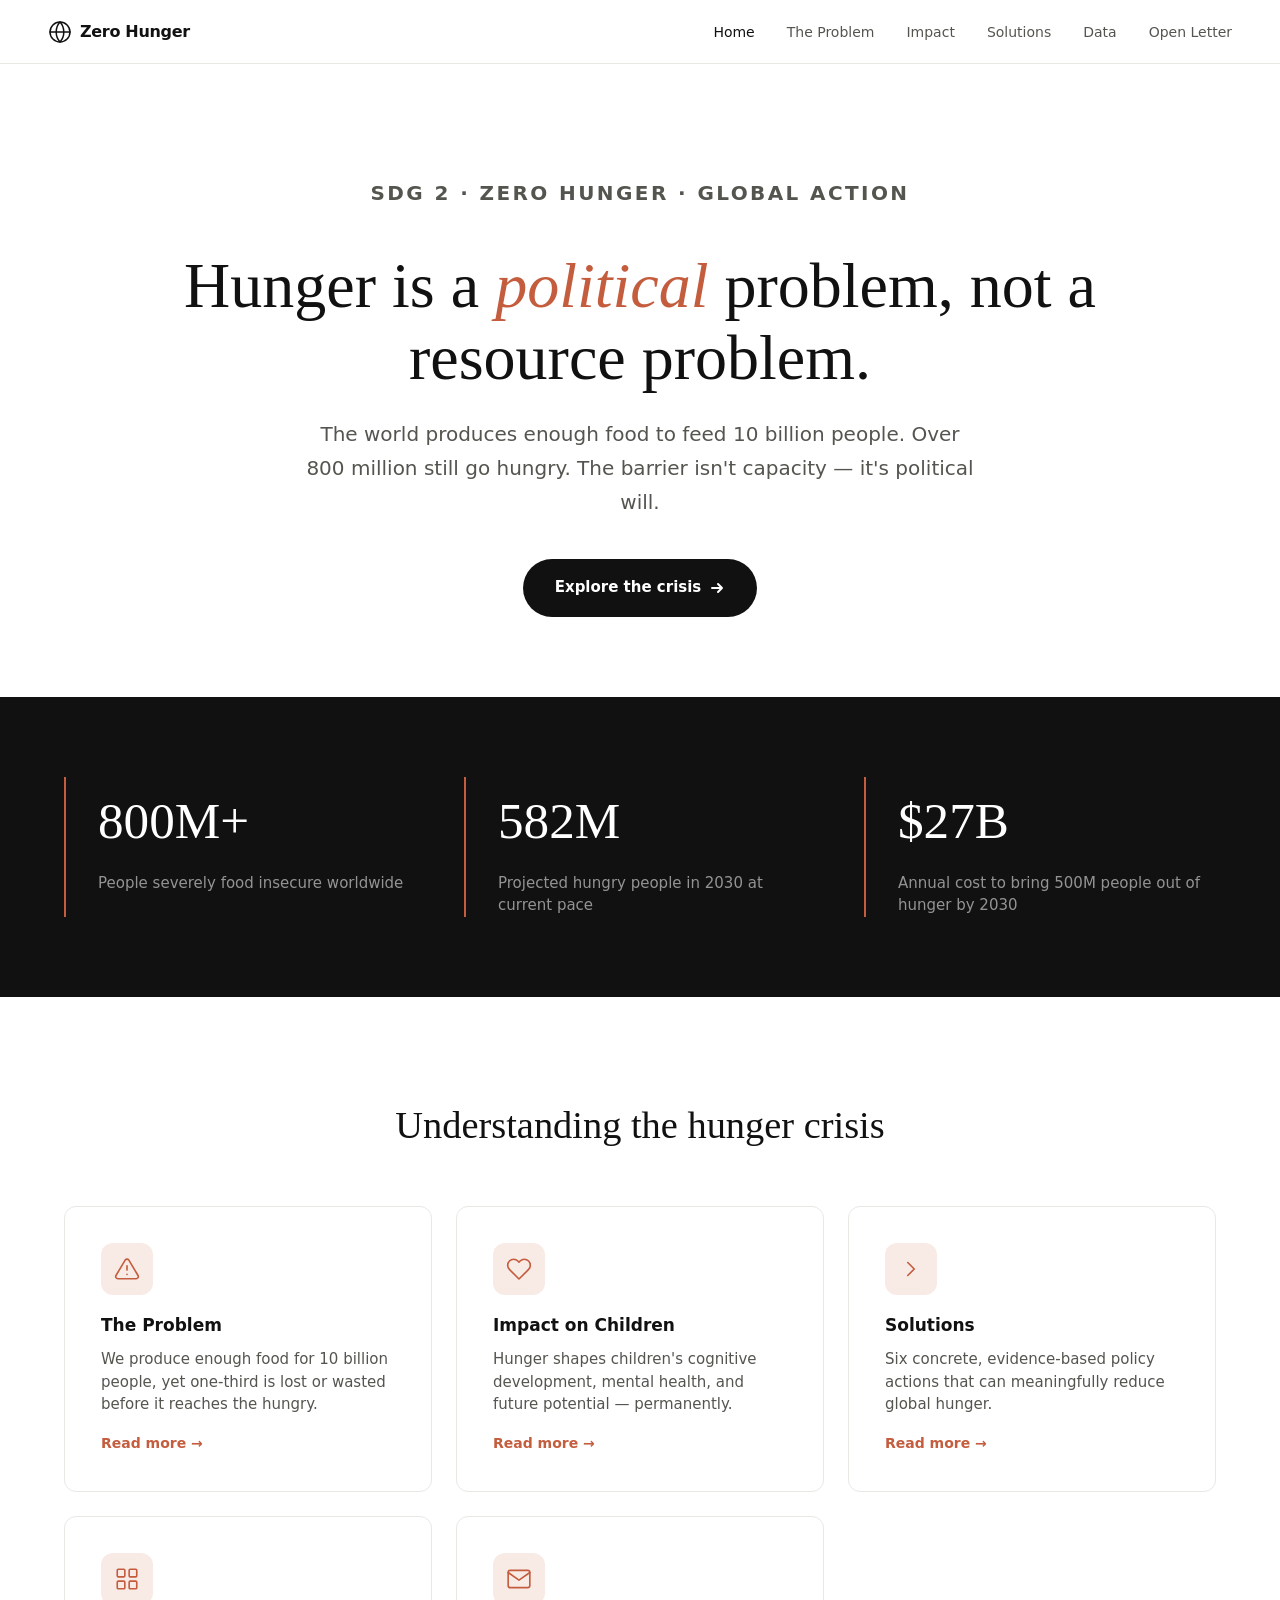
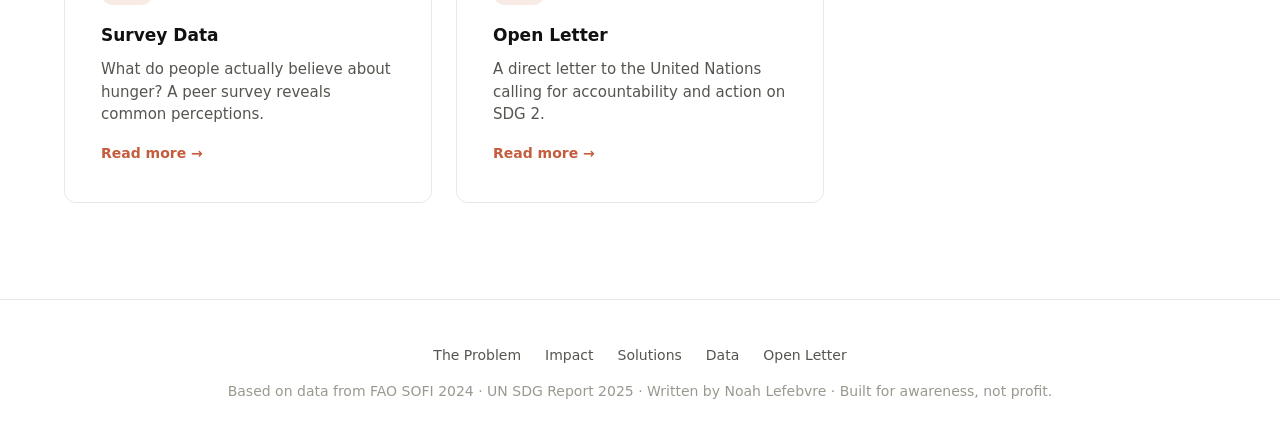
==== index.html @ 63192780 "Add files via upload" ====
<!DOCTYPE html>
<html lang="en">
<head>
<meta charset="UTF-8">
<meta name="viewport" content="width=device-width, initial-scale=1.0">
<title>Zero Hunger — Hunger Is a Political Problem</title>
<link rel="stylesheet" href="styles.css">
</head>
<body>

<nav>
  <a href="index.html" class="nav-logo">
    <svg viewBox="0 0 24 24" fill="none" stroke="currentColor" stroke-width="1.5" stroke-linecap="round" stroke-linejoin="round"><circle cx="12" cy="12" r="10"/><path d="M12 2a15 15 0 0 1 0 20M12 2a15 15 0 0 0 0 20M2 12h20"/></svg>
    Zero Hunger
  </a>
  <button class="mobile-menu" onclick="document.querySelector('.nav-links').classList.toggle('open')">
    <svg viewBox="0 0 24 24" fill="none" stroke-width="2" stroke-linecap="round"><line x1="3" y1="6" x2="21" y2="6"/><line x1="3" y1="12" x2="21" y2="12"/><line x1="3" y1="18" x2="21" y2="18"/></svg>
  </button>
  <ul class="nav-links">
    <li><a href="index.html" class="active">Home</a></li>
    <li><a href="problem.html">The Problem</a></li>
    <li><a href="impact.html">Impact</a></li>
    <li><a href="solutions.html">Solutions</a></li>
    <li><a href="data.html">Data</a></li>
    <li><a href="letter.html">Open Letter</a></li>
  </ul>
</nav>

<section class="hero">
  <p class="hero-eyebrow">SDG 2 · Zero Hunger · Global Action</p>
  <h1>Hunger is a <em>political</em> problem, not a resource problem.</h1>
  <p>The world produces enough food to feed 10 billion people. Over 800 million still go hungry. The barrier isn't capacity — it's political will.</p>
  <a href="problem.html" class="hero-cta">
    Explore the crisis
    <svg viewBox="0 0 16 16" fill="none" stroke="currentColor" stroke-width="2" stroke-linecap="round" stroke-linejoin="round"><path d="M3 8h10M9 4l4 4-4 4"/></svg>
  </a>
</section>

<section class="stats">
  <div class="stats-inner">
    <div class="stat">
      <div class="stat-num">800M+</div>
      <div class="stat-label">People severely food insecure worldwide</div>
    </div>
    <div class="stat">
      <div class="stat-num">582M</div>
      <div class="stat-label">Projected hungry people in 2030 at current pace</div>
    </div>
    <div class="stat">
      <div class="stat-num">$27B</div>
      <div class="stat-label">Annual cost to bring 500M people out of hunger by 2030</div>
    </div>
  </div>
</section>

<section class="page-cards">
  <h2>Understanding the hunger crisis</h2>
  <div class="page-grid">
    <a href="problem.html" class="page-card">
      <div class="page-card-icon">
        <svg viewBox="0 0 24 24"><path d="M12 9v4M12 17h.01M10.29 3.86L1.82 18a2 2 0 001.71 3h16.94a2 2 0 001.71-3L13.71 3.86a2 2 0 00-3.42 0z"/></svg>
      </div>
      <h3>The Problem</h3>
      <p>We produce enough food for 10 billion people, yet one-third is lost or wasted before it reaches the hungry.</p>
      <span class="arrow">Read more →</span>
    </a>
    <a href="impact.html" class="page-card">
      <div class="page-card-icon">
        <svg viewBox="0 0 24 24"><path d="M20.84 4.61a5.5 5.5 0 00-7.78 0L12 5.67l-1.06-1.06a5.5 5.5 0 00-7.78 7.78l1.06 1.06L12 21.23l7.78-7.78 1.06-1.06a5.5 5.5 0 000-7.78z"/></svg>
      </div>
      <h3>Impact on Children</h3>
      <p>Hunger shapes children's cognitive development, mental health, and future potential — permanently.</p>
      <span class="arrow">Read more →</span>
    </a>
    <a href="solutions.html" class="page-card">
      <div class="page-card-icon">
        <svg viewBox="0 0 24 24"><path d="M9 18l6-6-6-6"/></svg>
      </div>
      <h3>Solutions</h3>
      <p>Six concrete, evidence-based policy actions that can meaningfully reduce global hunger.</p>
      <span class="arrow">Read more →</span>
    </a>
    <a href="data.html" class="page-card">
      <div class="page-card-icon">
        <svg viewBox="0 0 24 24"><rect x="3" y="3" width="7" height="7" rx="1"/><rect x="14" y="3" width="7" height="7" rx="1"/><rect x="3" y="14" width="7" height="7" rx="1"/><rect x="14" y="14" width="7" height="7" rx="1"/></svg>
      </div>
      <h3>Survey Data</h3>
      <p>What do people actually believe about hunger? A peer survey reveals common perceptions.</p>
      <span class="arrow">Read more →</span>
    </a>
    <a href="letter.html" class="page-card">
      <div class="page-card-icon">
        <svg viewBox="0 0 24 24"><path d="M4 4h16c1.1 0 2 .9 2 2v12c0 1.1-.9 2-2 2H4c-1.1 0-2-.9-2-2V6c0-1.1.9-2 2-2z"/><polyline points="22,6 12,13 2,6"/></svg>
      </div>
      <h3>Open Letter</h3>
      <p>A direct letter to the United Nations calling for accountability and action on SDG 2.</p>
      <span class="arrow">Read more →</span>
    </a>
  </div>
</section>

<footer>
  <ul class="footer-links">
    <li><a href="problem.html">The Problem</a></li>
    <li><a href="impact.html">Impact</a></li>
    <li><a href="solutions.html">Solutions</a></li>
    <li><a href="data.html">Data</a></li>
    <li><a href="letter.html">Open Letter</a></li>
  </ul>
  <p>Based on data from FAO SOFI 2024 · UN SDG Report 2025 · Written by Noah Lefebvre · Built for awareness, not profit.</p>
</footer>

</body>
</html>
---- styles.css ----
*, *::before, *::after { box-sizing: border-box; margin: 0; padding: 0; }
:root {
  --black: #111;
  --white: #fff;
  --gray-100: #f5f5f3;
  --gray-200: #e8e8e4;
  --gray-400: #999990;
  --gray-600: #555550;
  --accent: #c45d3e;
  --accent-light: #f8ebe6;
  --serif: Georgia, 'Times New Roman', serif;
  --sans: system-ui, -apple-system, sans-serif;
}
html { scroll-behavior: smooth; }
body { font-family: var(--sans); color: var(--black); background: var(--white); font-size: 17px; line-height: 1.7; }

/* NAV */
nav { position: sticky; top: 0; z-index: 100; background: rgba(255,255,255,0.95); backdrop-filter: blur(12px); border-bottom: 1px solid var(--gray-200); padding: 0 3rem; display: flex; align-items: center; justify-content: space-between; height: 64px; }
.nav-logo { font-size: 16px; font-weight: 700; letter-spacing: -0.02em; text-decoration: none; color: var(--black); display: flex; align-items: center; gap: 8px; }
.nav-logo svg { width: 24px; height: 24px; }
.nav-links { display: flex; gap: 2rem; list-style: none; }
.nav-links a { font-size: 14px; color: var(--gray-600); text-decoration: none; transition: color 0.15s; font-weight: 500; }
.nav-links a:hover, .nav-links a.active { color: var(--black); }
.mobile-menu { display: none; background: none; border: none; cursor: pointer; padding: 8px; }
.mobile-menu svg { width: 24px; height: 24px; stroke: var(--black); }

/* HERO */
.hero { padding: 7rem 4rem 5rem; max-width: 1100px; margin: 0 auto; text-align: center; }
.hero-eyebrow { font-size: 13px; letter-spacing: 0.12em; text-transform: uppercase; color: var(--accent); margin-bottom: 1.5rem; font-weight: 600; }
.hero h1 { font-family: var(--serif); font-size: clamp(2.4rem, 5vw, 4rem); font-weight: normal; line-height: 1.12; margin-bottom: 1.5rem; }
.hero h1 em { font-style: italic; color: var(--accent); }
.hero p { font-size: 20px; color: var(--gray-600); max-width: 680px; margin: 0 auto 2.5rem; }
.hero-cta { display: inline-flex; align-items: center; gap: 8px; background: var(--black); color: var(--white); text-decoration: none; padding: 16px 32px; border-radius: 100px; font-size: 15px; font-weight: 600; transition: background 0.2s; }
.hero-cta:hover { background: #333; }
.hero-cta svg { width: 16px; height: 16px; }

/* STATS */
.stats { background: var(--black); color: var(--white); padding: 5rem 4rem; }
.stats-inner { max-width: 1300px; margin: 0 auto; display: grid; grid-template-columns: repeat(3, 1fr); gap: 3rem; }
.stat { border-left: 2px solid var(--accent); padding-left: 2rem; }
.stat-num { font-family: var(--serif); font-size: clamp(2.4rem, 4vw, 3.5rem); font-weight: normal; margin-bottom: 0.5rem; }
.stat-label { font-size: 15px; color: rgba(255,255,255,0.55); line-height: 1.5; }

/* PAGE HEADER */
.page-header { padding: 6rem 4rem 3rem; max-width: 1100px; margin: 0 auto; text-align: center; }
.page-header .hero-eyebrow { font-size: 13px; letter-spacing: 0.12em; text-transform: uppercase; color: var(--accent); margin-bottom: 1rem; font-weight: 600; }
.page-header h1 { font-family: var(--serif); font-size: clamp(2rem, 4vw, 3.25rem); font-weight: normal; line-height: 1.15; margin-bottom: 1rem; }
.page-header p { font-size: 19px; color: var(--gray-600); max-width: 700px; margin: 0 auto; }

/* SECTIONS */
.section { padding: 5rem 4rem; max-width: 1100px; margin: 0 auto; }
.section + .section { border-top: 1px solid var(--gray-200); }
.section-label { font-size: 12px; letter-spacing: 0.12em; text-transform: uppercase; color: var(--accent); margin-bottom: 1.25rem; font-weight: 600; }
.section h2 { font-family: var(--serif); font-size: clamp(1.6rem, 3vw, 2.4rem); font-weight: normal; line-height: 1.25; margin-bottom: 1.25rem; }
.section p { color: var(--gray-600); margin-bottom: 1rem; font-size: 17px; }
.section p:last-of-type { margin-bottom: 0; }

/* PULLQUOTE */
.pullquote { margin: 2rem 0; padding: 1.75rem 2.5rem; border-left: 3px solid var(--accent); background: var(--accent-light); border-radius: 0 8px 8px 0; }
.pullquote p { font-family: var(--serif); font-size: 1.2rem; color: var(--black) !important; font-style: italic; line-height: 1.6; margin: 0 !important; }

/* FIGURE / IMAGE CARDS */
.figure-card { margin: 2.5rem 0; background: var(--gray-100); border: 1px solid var(--gray-200); border-radius: 12px; overflow: hidden; }
.figure-card-body { padding: 2.5rem; display: flex; justify-content: center; align-items: center; min-height: 240px; }
.figure-card-caption { padding: 1rem 2rem; border-top: 1px solid var(--gray-200); font-size: 14px; color: var(--gray-600); background: var(--white); }
.figure-card-caption strong { color: var(--black); }

/* COMPARISON BAR */
.compare { margin: 2rem 0; }
.compare-row { margin-bottom: 1.25rem; }
.compare-top { display: flex; justify-content: space-between; font-size: 14px; margin-bottom: 6px; }
.compare-label { color: var(--black); font-weight: 500; }
.compare-val { color: var(--gray-400); }
.bar-track { width: 100%; height: 6px; background: var(--gray-200); border-radius: 99px; overflow: hidden; }
.bar-fill { height: 100%; border-radius: 99px; background: var(--black); }
.bar-fill.accent { background: var(--accent); }

/* SOLUTIONS */
.solutions-section { background: var(--gray-100); padding: 6rem 4rem; }
.solutions-inner { max-width: 1300px; margin: 0 auto; }
.solutions-inner .section-label { margin-bottom: 0.5rem; }
.solutions-inner h2 { font-family: var(--serif); font-size: clamp(1.6rem, 3vw, 2.4rem); font-weight: normal; margin-bottom: 3rem; }
.grid { display: grid; grid-template-columns: repeat(auto-fit, minmax(300px, 1fr)); gap: 1.75rem; }
.sol-card { background: var(--white); border: 1px solid var(--gray-200); border-radius: 12px; padding: 2.25rem; transition: box-shadow 0.2s; }
.sol-card:hover { box-shadow: 0 4px 20px rgba(0,0,0,0.06); }
.sol-icon { width: 52px; height: 52px; background: var(--accent-light); border-radius: 12px; display: flex; align-items: center; justify-content: center; margin-bottom: 1rem; }
.sol-icon svg { width: 26px; height: 26px; stroke: var(--accent); fill: none; stroke-width: 1.5; stroke-linecap: round; stroke-linejoin: round; }
.sol-num { font-size: 12px; letter-spacing: 0.1em; color: var(--gray-400); margin-bottom: 0.75rem; }
.sol-card h3 { font-size: 16px; font-weight: 600; margin-bottom: 0.5rem; }
.sol-card p { font-size: 15px; color: var(--gray-600); line-height: 1.6; }

/* SURVEY */
.survey-section { padding: 6rem 4rem; max-width: 1100px; margin: 0 auto; }
.survey-q { margin-bottom: 2.5rem; background: var(--gray-100); border-radius: 12px; padding: 2rem; }
.survey-q h4 { font-size: 15px; font-weight: 600; margin-bottom: 1.25rem; }
.survey-bar-row { display: flex; align-items: center; gap: 16px; margin-bottom: 12px; }
.survey-bar-label { font-size: 14px; color: var(--gray-600); min-width: 240px; }
.survey-bar-track { flex: 1; height: 6px; background: var(--gray-200); border-radius: 99px; overflow: hidden; }
.survey-bar-fill { height: 100%; border-radius: 99px; background: var(--accent); }
.survey-bar-pct { font-size: 13px; color: var(--gray-400); min-width: 40px; text-align: right; font-weight: 600; }

/* LETTER */
.letter-section { background: var(--black); color: var(--white); padding: 6rem 4rem; }
.letter-inner { max-width: 820px; margin: 0 auto; }
.letter-inner .section-label { color: rgba(255,255,255,0.4); margin-bottom: 1.25rem; }
.letter-inner h2 { font-family: var(--serif); font-size: clamp(1.6rem, 3vw, 2.4rem); font-weight: normal; color: var(--white); margin-bottom: 2rem; }
.letter-body { font-size: 16px; line-height: 1.9; color: rgba(255,255,255,0.65); }
.letter-body p { margin-bottom: 1.5rem; }
.letter-body p:last-child { margin-bottom: 0; }

/* PAGE NAV CARDS (for home page) */
.page-cards { padding: 6rem 4rem; max-width: 1300px; margin: 0 auto; }
.page-cards h2 { font-family: var(--serif); font-size: clamp(1.6rem, 3vw, 2.4rem); font-weight: normal; text-align: center; margin-bottom: 3rem; }
.page-grid { display: grid; grid-template-columns: repeat(auto-fit, minmax(280px, 1fr)); gap: 1.5rem; }
.page-card { background: var(--white); border: 1px solid var(--gray-200); border-radius: 12px; padding: 2.25rem; text-decoration: none; color: var(--black); transition: box-shadow 0.2s, border-color 0.2s; }
.page-card:hover { box-shadow: 0 4px 20px rgba(0,0,0,0.06); border-color: var(--accent); }
.page-card-icon { width: 52px; height: 52px; background: var(--accent-light); border-radius: 12px; display: flex; align-items: center; justify-content: center; margin-bottom: 1rem; }
.page-card-icon svg { width: 26px; height: 26px; stroke: var(--accent); fill: none; stroke-width: 1.5; stroke-linecap: round; stroke-linejoin: round; }
.page-card h3 { font-size: 17px; font-weight: 600; margin-bottom: 0.5rem; }
.page-card p { font-size: 15px; color: var(--gray-600); line-height: 1.5; }
.page-card .arrow { display: flex; align-items: center; gap: 4px; font-size: 14px; color: var(--accent); font-weight: 600; margin-top: 1rem; }

/* INFOGRAPHIC BLOCKS */
.info-grid { display: grid; grid-template-columns: repeat(auto-fit, minmax(220px, 1fr)); gap: 1.5rem; margin: 2rem 0; }
.info-block { background: var(--gray-100); border-radius: 12px; padding: 2rem; text-align: center; }
.info-block-icon { margin-bottom: 0.75rem; }
.info-block-icon svg { width: 40px; height: 40px; stroke: var(--accent); fill: none; stroke-width: 1.5; }
.info-block h4 { font-size: 26px; font-family: var(--serif); margin-bottom: 0.25rem; }
.info-block p { font-size: 14px; color: var(--gray-600); line-height: 1.4; }

/* SPENDING VIS */
.spending-vis { margin: 2.5rem 0; padding: 2.5rem; background: var(--gray-100); border-radius: 12px; }
.spending-vis h4 { font-size: 15px; font-weight: 600; margin-bottom: 1.5rem; text-align: center; }
.spending-row { display: flex; align-items: center; gap: 1rem; margin-bottom: 1rem; }
.spending-label { font-size: 14px; min-width: 130px; color: var(--gray-600); }
.spending-bar-wrap { flex: 1; position: relative; }
.spending-bar { height: 36px; border-radius: 6px; display: flex; align-items: center; padding-left: 14px; font-size: 13px; font-weight: 700; color: var(--white); min-width: 60px; }
.spending-bar.military { background: var(--gray-400); }
.spending-bar.hunger { background: var(--accent); }

/* DONUT CHART */
.donut-wrap { display: flex; flex-direction: column; align-items: center; gap: 1rem; }
.donut-legend { display: flex; gap: 1.5rem; flex-wrap: wrap; justify-content: center; }
.donut-legend-item { display: flex; align-items: center; gap: 6px; font-size: 14px; color: var(--gray-600); }
.donut-legend-dot { width: 10px; height: 10px; border-radius: 50%; }

/* TWO COL */
.two-col { display: grid; grid-template-columns: 1fr 1fr; gap: 2rem; margin: 2rem 0; }
.two-col-card { background: var(--gray-100); border-radius: 12px; padding: 2rem; }
.two-col-card h4 { font-size: 16px; font-weight: 600; margin-bottom: 0.75rem; display: flex; align-items: center; gap: 8px; }
.two-col-card p { font-size: 15px; color: var(--gray-600); line-height: 1.6; }

/* FOOTER */
footer { border-top: 1px solid var(--gray-200); padding: 2.5rem 4rem; text-align: center; }
footer p { font-size: 14px; color: var(--gray-400); }
footer .footer-links { display: flex; justify-content: center; gap: 1.5rem; margin-bottom: 0.75rem; list-style: none; }
footer .footer-links a { font-size: 14px; color: var(--gray-600); text-decoration: none; }
footer .footer-links a:hover { color: var(--black); }

/* MOBILE */
@media (max-width: 768px) {
  .stats-inner { grid-template-columns: 1fr; gap: 1.5rem; }
  nav { padding: 0 1.5rem; }
  .nav-links { display: none; }
  .mobile-menu { display: block; }
  .nav-links.open { display: flex; flex-direction: column; position: absolute; top: 64px; left: 0; right: 0; background: var(--white); padding: 1.5rem 2rem; border-bottom: 1px solid var(--gray-200); gap: 1rem; }
  .survey-bar-label { min-width: 140px; font-size: 13px; }
  .two-col { grid-template-columns: 1fr; }
  .page-header { padding: 4rem 1.5rem 2rem; }
  .hero { padding: 5rem 1.5rem 3rem; }
  .section { padding: 3rem 1.5rem; }
  .solutions-section { padding: 4rem 1.5rem; }
  .survey-section { padding: 4rem 1.5rem; }
  .letter-section { padding: 4rem 1.5rem; }
  .page-cards { padding: 4rem 1.5rem; }
  footer { padding: 2rem 1.5rem; }
}
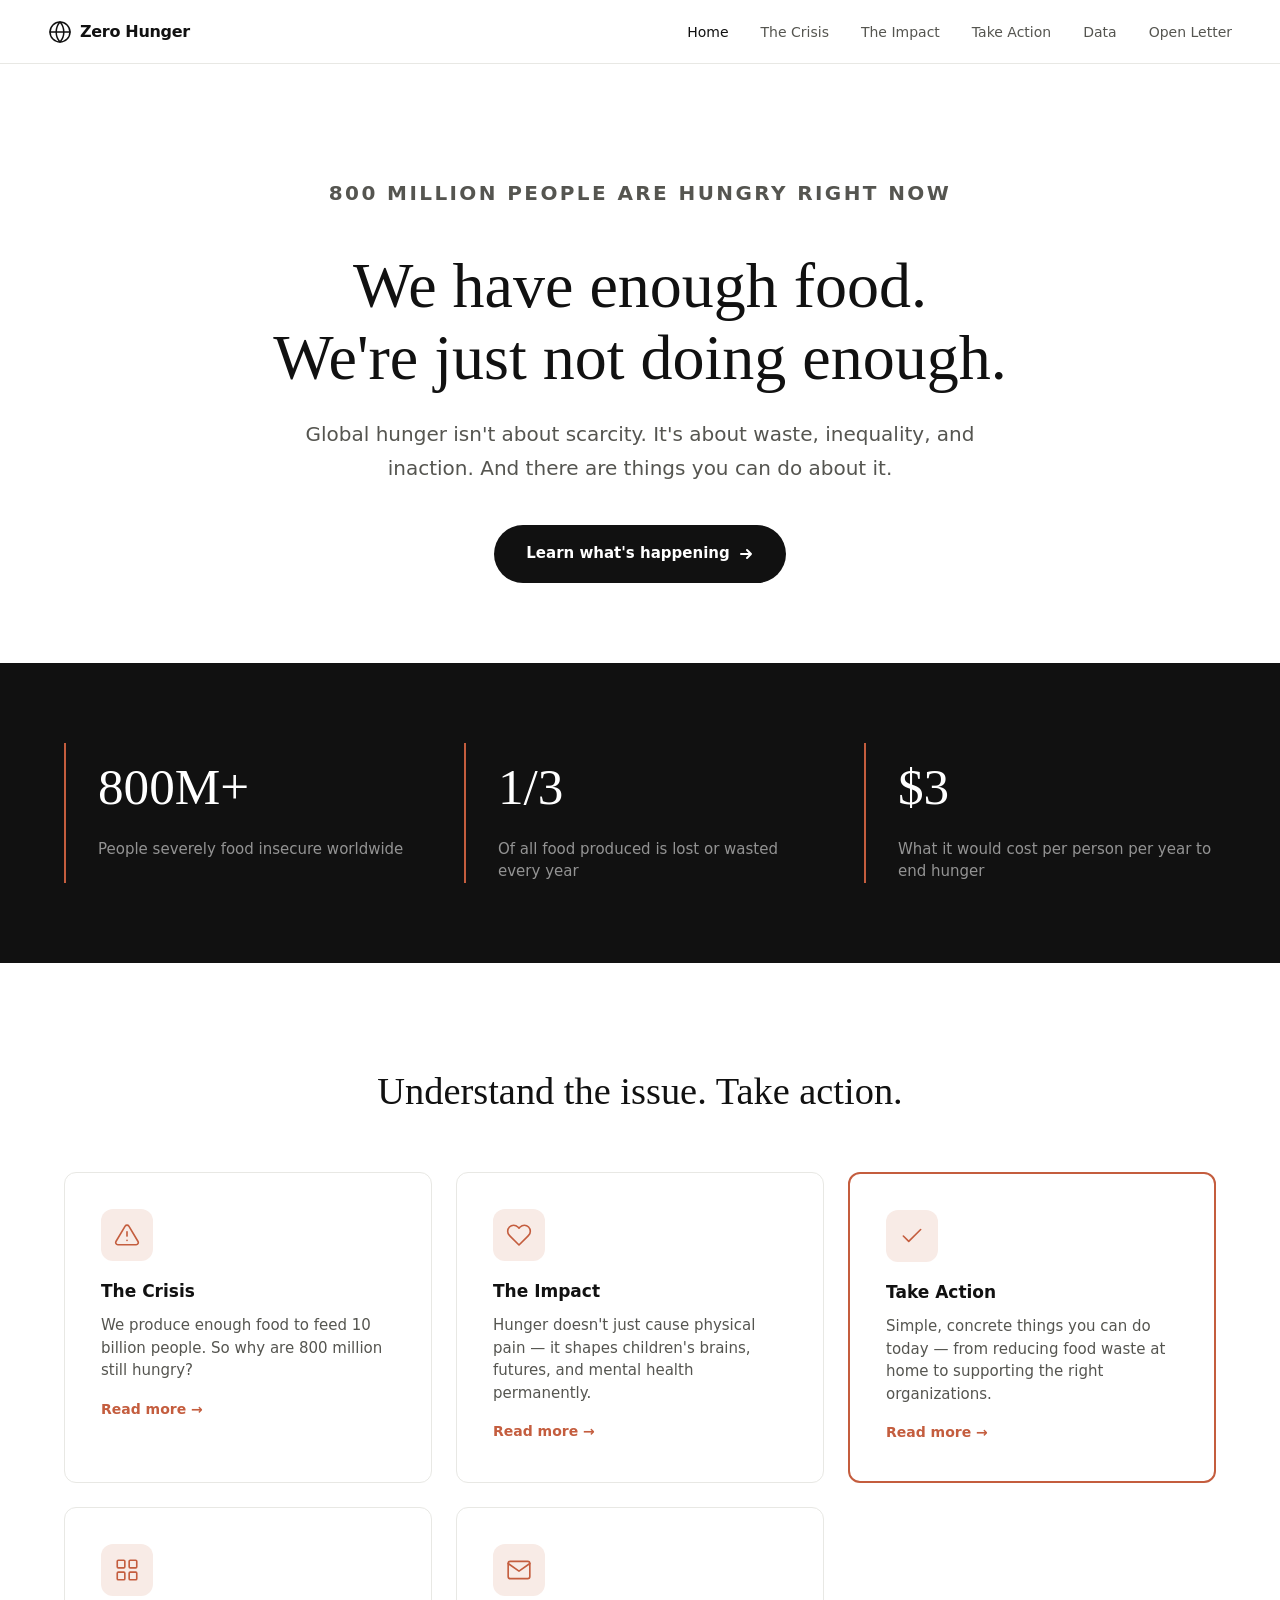
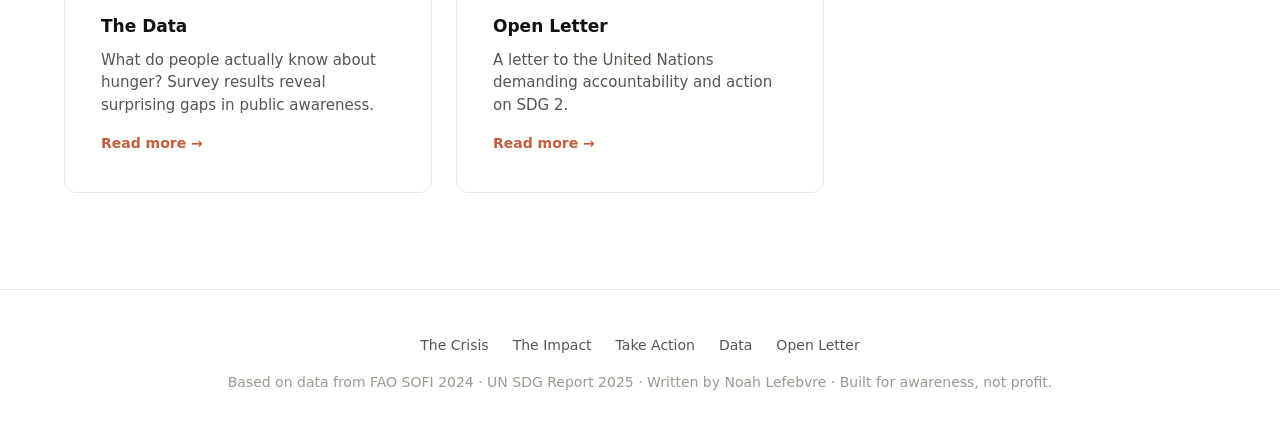
==== commit e56d2d55: "Add files via upload" ====
--- a/index.html
+++ b/index.html
@@ -3,7 +3,7 @@
 <head>
 <meta charset="UTF-8">
 <meta name="viewport" content="width=device-width, initial-scale=1.0">
-<title>Zero Hunger — Hunger Is a Political Problem</title>
+<title>Zero Hunger — End Hunger Now</title>
 <link rel="stylesheet" href="styles.css">
 </head>
 <body>
@@ -18,20 +18,20 @@
   </button>
   <ul class="nav-links">
     <li><a href="index.html" class="active">Home</a></li>
-    <li><a href="problem.html">The Problem</a></li>
-    <li><a href="impact.html">Impact</a></li>
-    <li><a href="solutions.html">Solutions</a></li>
+    <li><a href="problem.html">The Crisis</a></li>
+    <li><a href="impact.html">The Impact</a></li>
+    <li><a href="action.html">Take Action</a></li>
     <li><a href="data.html">Data</a></li>
     <li><a href="letter.html">Open Letter</a></li>
   </ul>
 </nav>
 
 <section class="hero">
-  <p class="hero-eyebrow">SDG 2 · Zero Hunger · Global Action</p>
-  <h1>Hunger is a <em>political</em> problem, not a resource problem.</h1>
-  <p>The world produces enough food to feed 10 billion people. Over 800 million still go hungry. The barrier isn't capacity — it's political will.</p>
+  <p class="hero-eyebrow">800 million people are hungry right now</p>
+  <h1>We have enough food.<br>We're just not doing enough.</h1>
+  <p>Global hunger isn't about scarcity. It's about waste, inequality, and inaction. And there are things you can do about it.</p>
   <a href="problem.html" class="hero-cta">
-    Explore the crisis
+    Learn what's happening
     <svg viewBox="0 0 16 16" fill="none" stroke="currentColor" stroke-width="2" stroke-linecap="round" stroke-linejoin="round"><path d="M3 8h10M9 4l4 4-4 4"/></svg>
   </a>
 </section>
@@ -43,49 +43,49 @@
       <div class="stat-label">People severely food insecure worldwide</div>
     </div>
     <div class="stat">
-      <div class="stat-num">582M</div>
-      <div class="stat-label">Projected hungry people in 2030 at current pace</div>
+      <div class="stat-num">1/3</div>
+      <div class="stat-label">Of all food produced is lost or wasted every year</div>
     </div>
     <div class="stat">
-      <div class="stat-num">$27B</div>
-      <div class="stat-label">Annual cost to bring 500M people out of hunger by 2030</div>
+      <div class="stat-num">$3</div>
+      <div class="stat-label">What it would cost per person per year to end hunger</div>
     </div>
   </div>
 </section>
 
 <section class="page-cards">
-  <h2>Understanding the hunger crisis</h2>
+  <h2>Understand the issue. Take action.</h2>
   <div class="page-grid">
     <a href="problem.html" class="page-card">
       <div class="page-card-icon">
         <svg viewBox="0 0 24 24"><path d="M12 9v4M12 17h.01M10.29 3.86L1.82 18a2 2 0 001.71 3h16.94a2 2 0 001.71-3L13.71 3.86a2 2 0 00-3.42 0z"/></svg>
       </div>
-      <h3>The Problem</h3>
-      <p>We produce enough food for 10 billion people, yet one-third is lost or wasted before it reaches the hungry.</p>
+      <h3>The Crisis</h3>
+      <p>We produce enough food to feed 10 billion people. So why are 800 million still hungry?</p>
       <span class="arrow">Read more →</span>
     </a>
     <a href="impact.html" class="page-card">
       <div class="page-card-icon">
         <svg viewBox="0 0 24 24"><path d="M20.84 4.61a5.5 5.5 0 00-7.78 0L12 5.67l-1.06-1.06a5.5 5.5 0 00-7.78 7.78l1.06 1.06L12 21.23l7.78-7.78 1.06-1.06a5.5 5.5 0 000-7.78z"/></svg>
       </div>
-      <h3>Impact on Children</h3>
-      <p>Hunger shapes children's cognitive development, mental health, and future potential — permanently.</p>
+      <h3>The Impact</h3>
+      <p>Hunger doesn't just cause physical pain — it shapes children's brains, futures, and mental health permanently.</p>
       <span class="arrow">Read more →</span>
     </a>
-    <a href="solutions.html" class="page-card">
+    <a href="action.html" class="page-card featured">
       <div class="page-card-icon">
-        <svg viewBox="0 0 24 24"><path d="M9 18l6-6-6-6"/></svg>
+        <svg viewBox="0 0 24 24"><polyline points="20 6 9 17 4 12"/></svg>
       </div>
-      <h3>Solutions</h3>
-      <p>Six concrete, evidence-based policy actions that can meaningfully reduce global hunger.</p>
+      <h3>Take Action</h3>
+      <p>Simple, concrete things you can do today — from reducing food waste at home to supporting the right organizations.</p>
       <span class="arrow">Read more →</span>
     </a>
     <a href="data.html" class="page-card">
       <div class="page-card-icon">
         <svg viewBox="0 0 24 24"><rect x="3" y="3" width="7" height="7" rx="1"/><rect x="14" y="3" width="7" height="7" rx="1"/><rect x="3" y="14" width="7" height="7" rx="1"/><rect x="14" y="14" width="7" height="7" rx="1"/></svg>
       </div>
-      <h3>Survey Data</h3>
-      <p>What do people actually believe about hunger? A peer survey reveals common perceptions.</p>
+      <h3>The Data</h3>
+      <p>What do people actually know about hunger? Survey results reveal surprising gaps in public awareness.</p>
       <span class="arrow">Read more →</span>
     </a>
     <a href="letter.html" class="page-card">
@@ -93,7 +93,7 @@
         <svg viewBox="0 0 24 24"><path d="M4 4h16c1.1 0 2 .9 2 2v12c0 1.1-.9 2-2 2H4c-1.1 0-2-.9-2-2V6c0-1.1.9-2 2-2z"/><polyline points="22,6 12,13 2,6"/></svg>
       </div>
       <h3>Open Letter</h3>
-      <p>A direct letter to the United Nations calling for accountability and action on SDG 2.</p>
+      <p>A letter to the United Nations demanding accountability and action on SDG 2.</p>
       <span class="arrow">Read more →</span>
     </a>
   </div>
@@ -101,9 +101,9 @@
 
 <footer>
   <ul class="footer-links">
-    <li><a href="problem.html">The Problem</a></li>
-    <li><a href="impact.html">Impact</a></li>
-    <li><a href="solutions.html">Solutions</a></li>
+    <li><a href="problem.html">The Crisis</a></li>
+    <li><a href="impact.html">The Impact</a></li>
+    <li><a href="action.html">Take Action</a></li>
     <li><a href="data.html">Data</a></li>
     <li><a href="letter.html">Open Letter</a></li>
   </ul>
--- a/styles.css
+++ b/styles.css
@@ -75,7 +75,7 @@
 .bar-fill { height: 100%; border-radius: 99px; background: var(--black); }
 .bar-fill.accent { background: var(--accent); }
 
-/* SOLUTIONS */
+/* SOLUTIONS / ACTION */
 .solutions-section { background: var(--gray-100); padding: 6rem 4rem; }
 .solutions-inner { max-width: 1300px; margin: 0 auto; }
 .solutions-inner .section-label { margin-bottom: 0.5rem; }
@@ -108,12 +108,13 @@
 .letter-body p { margin-bottom: 1.5rem; }
 .letter-body p:last-child { margin-bottom: 0; }
 
-/* PAGE NAV CARDS (for home page) */
+/* PAGE NAV CARDS */
 .page-cards { padding: 6rem 4rem; max-width: 1300px; margin: 0 auto; }
 .page-cards h2 { font-family: var(--serif); font-size: clamp(1.6rem, 3vw, 2.4rem); font-weight: normal; text-align: center; margin-bottom: 3rem; }
 .page-grid { display: grid; grid-template-columns: repeat(auto-fit, minmax(280px, 1fr)); gap: 1.5rem; }
 .page-card { background: var(--white); border: 1px solid var(--gray-200); border-radius: 12px; padding: 2.25rem; text-decoration: none; color: var(--black); transition: box-shadow 0.2s, border-color 0.2s; }
 .page-card:hover { box-shadow: 0 4px 20px rgba(0,0,0,0.06); border-color: var(--accent); }
+.page-card.featured { border: 2px solid var(--accent); }
 .page-card-icon { width: 52px; height: 52px; background: var(--accent-light); border-radius: 12px; display: flex; align-items: center; justify-content: center; margin-bottom: 1rem; }
 .page-card-icon svg { width: 26px; height: 26px; stroke: var(--accent); fill: none; stroke-width: 1.5; stroke-linecap: round; stroke-linejoin: round; }
 .page-card h3 { font-size: 17px; font-weight: 600; margin-bottom: 0.5rem; }
@@ -139,7 +140,6 @@
 .spending-bar.hunger { background: var(--accent); }
 
 /* DONUT CHART */
-.donut-wrap { display: flex; flex-direction: column; align-items: center; gap: 1rem; }
 .donut-legend { display: flex; gap: 1.5rem; flex-wrap: wrap; justify-content: center; }
 .donut-legend-item { display: flex; align-items: center; gap: 6px; font-size: 14px; color: var(--gray-600); }
 .donut-legend-dot { width: 10px; height: 10px; border-radius: 50%; }
@@ -174,4 +174,5 @@
   .letter-section { padding: 4rem 1.5rem; }
   .page-cards { padding: 4rem 1.5rem; }
   footer { padding: 2rem 1.5rem; }
+  .grid { grid-template-columns: 1fr !important; }
 }
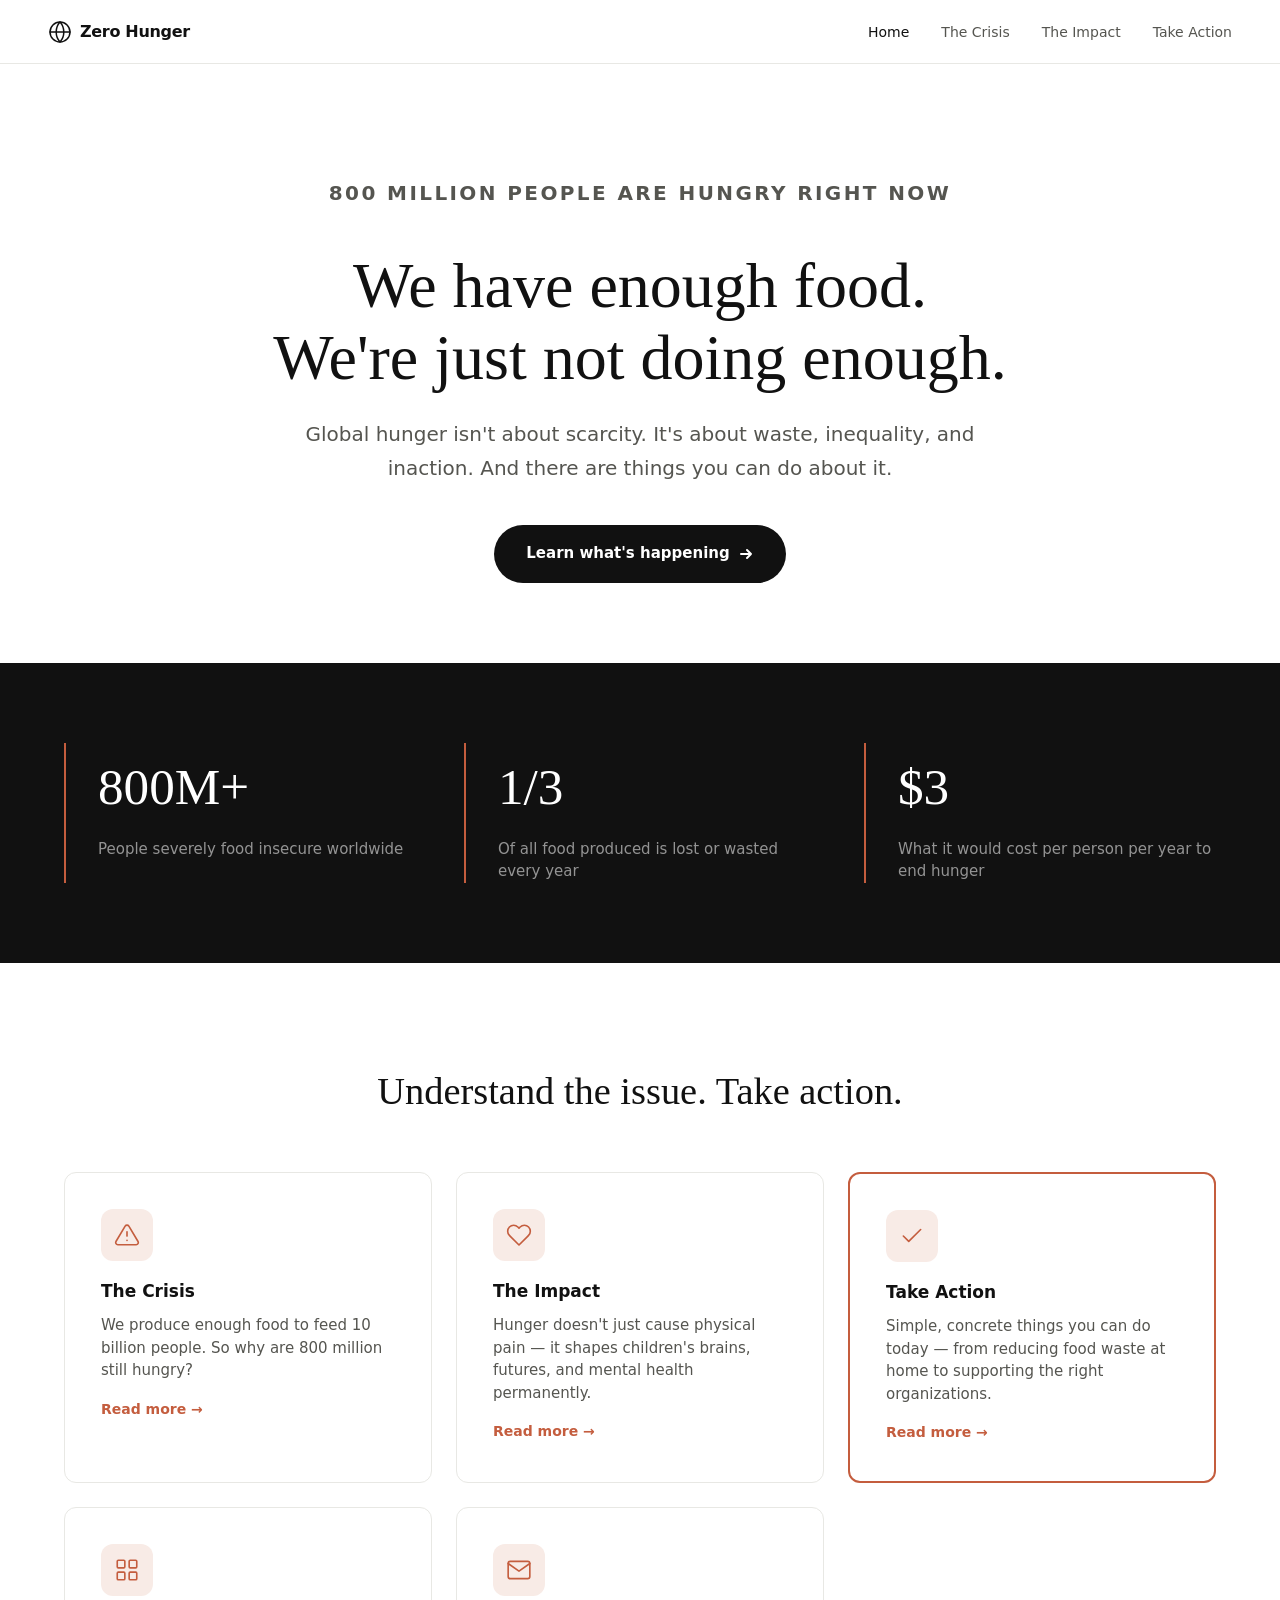
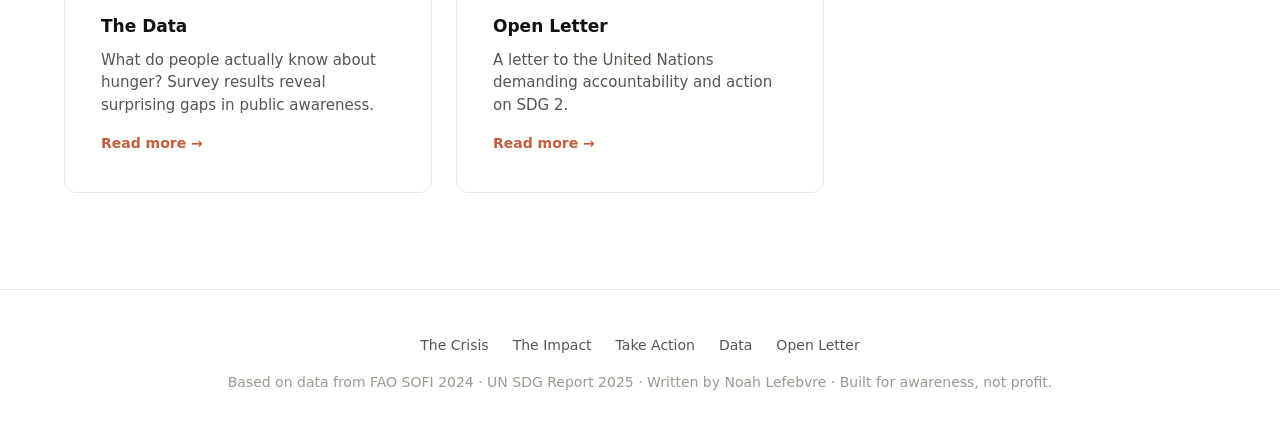
==== commit 079bb34c: "Update index.html" ====
--- a/index.html
+++ b/index.html
@@ -21,8 +21,6 @@
     <li><a href="problem.html">The Crisis</a></li>
     <li><a href="impact.html">The Impact</a></li>
     <li><a href="action.html">Take Action</a></li>
-    <li><a href="data.html">Data</a></li>
-    <li><a href="letter.html">Open Letter</a></li>
   </ul>
 </nav>
 
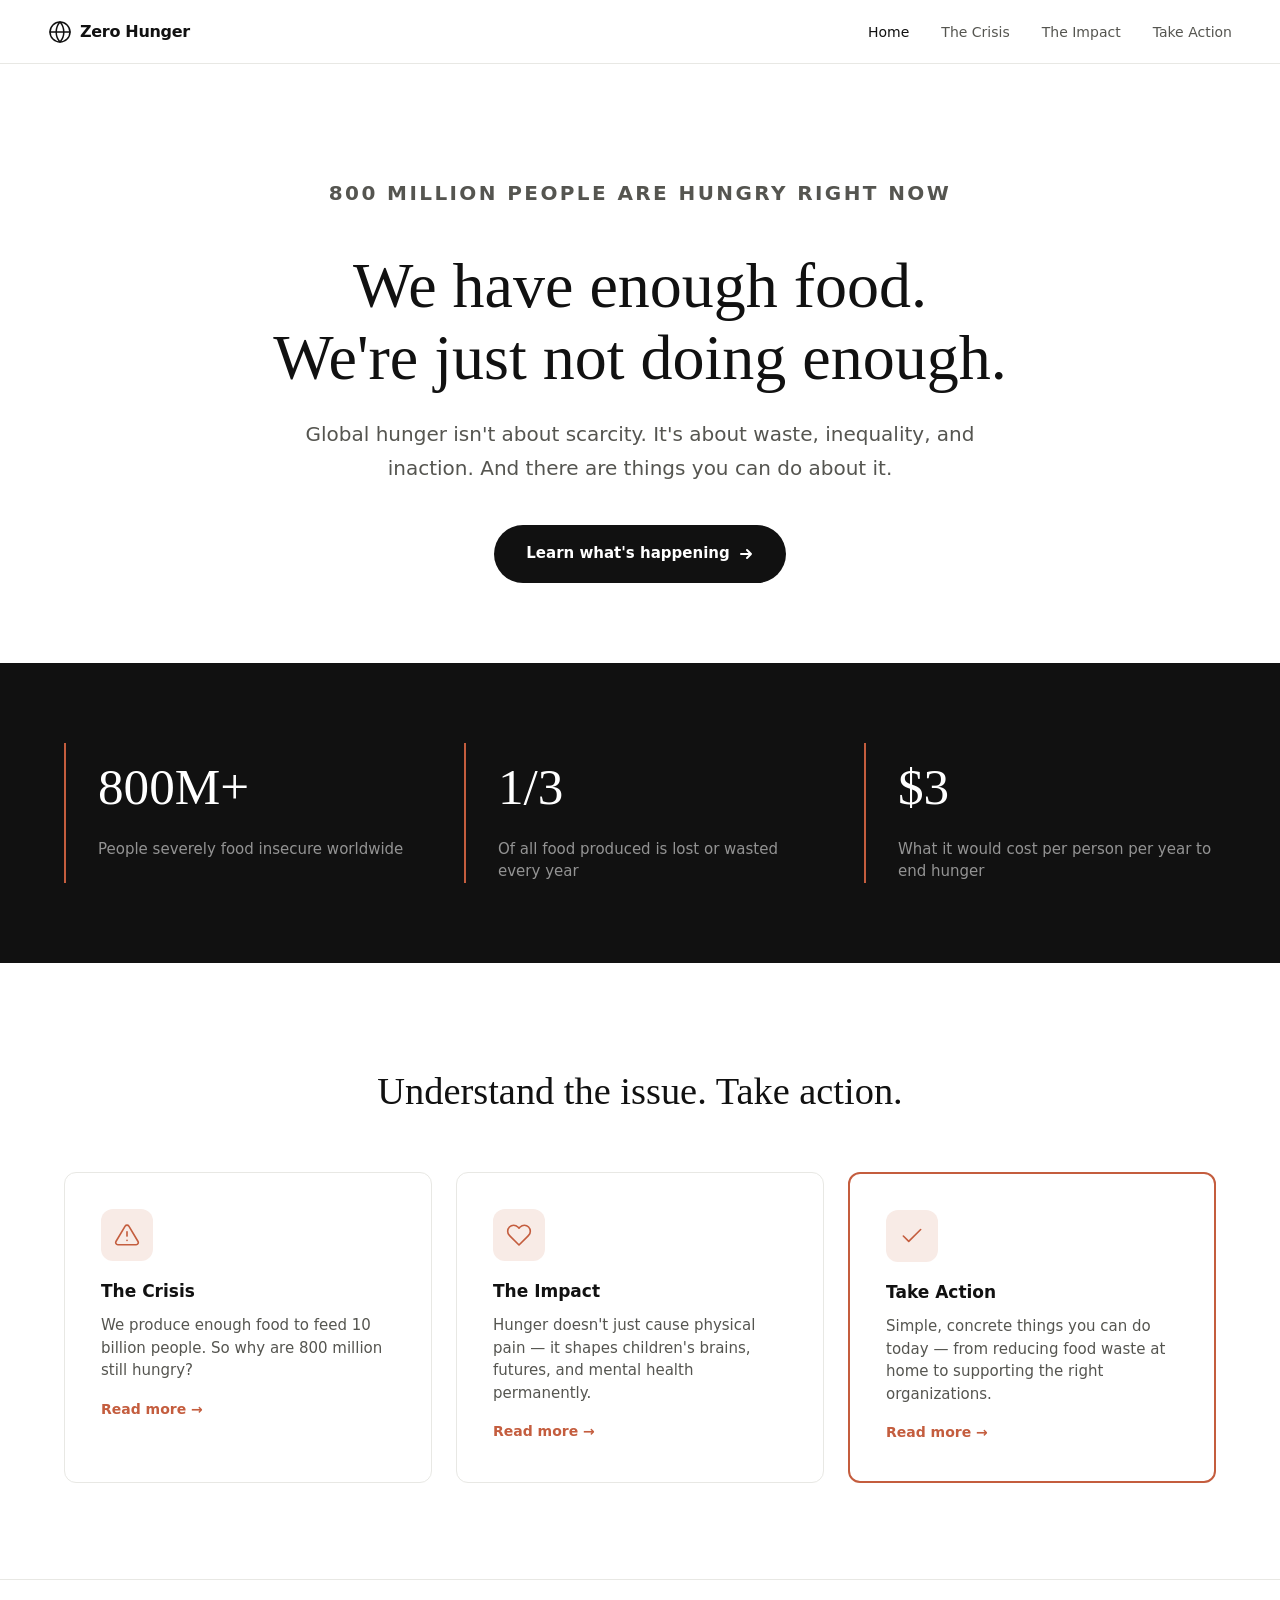
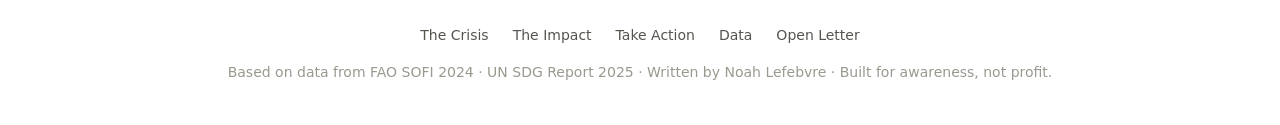
==== commit 444ba290: "Update index.html" ====
--- a/index.html
+++ b/index.html
@@ -78,22 +78,6 @@
       <p>Simple, concrete things you can do today — from reducing food waste at home to supporting the right organizations.</p>
       <span class="arrow">Read more →</span>
     </a>
-    <a href="data.html" class="page-card">
-      <div class="page-card-icon">
-        <svg viewBox="0 0 24 24"><rect x="3" y="3" width="7" height="7" rx="1"/><rect x="14" y="3" width="7" height="7" rx="1"/><rect x="3" y="14" width="7" height="7" rx="1"/><rect x="14" y="14" width="7" height="7" rx="1"/></svg>
-      </div>
-      <h3>The Data</h3>
-      <p>What do people actually know about hunger? Survey results reveal surprising gaps in public awareness.</p>
-      <span class="arrow">Read more →</span>
-    </a>
-    <a href="letter.html" class="page-card">
-      <div class="page-card-icon">
-        <svg viewBox="0 0 24 24"><path d="M4 4h16c1.1 0 2 .9 2 2v12c0 1.1-.9 2-2 2H4c-1.1 0-2-.9-2-2V6c0-1.1.9-2 2-2z"/><polyline points="22,6 12,13 2,6"/></svg>
-      </div>
-      <h3>Open Letter</h3>
-      <p>A letter to the United Nations demanding accountability and action on SDG 2.</p>
-      <span class="arrow">Read more →</span>
-    </a>
   </div>
 </section>
 
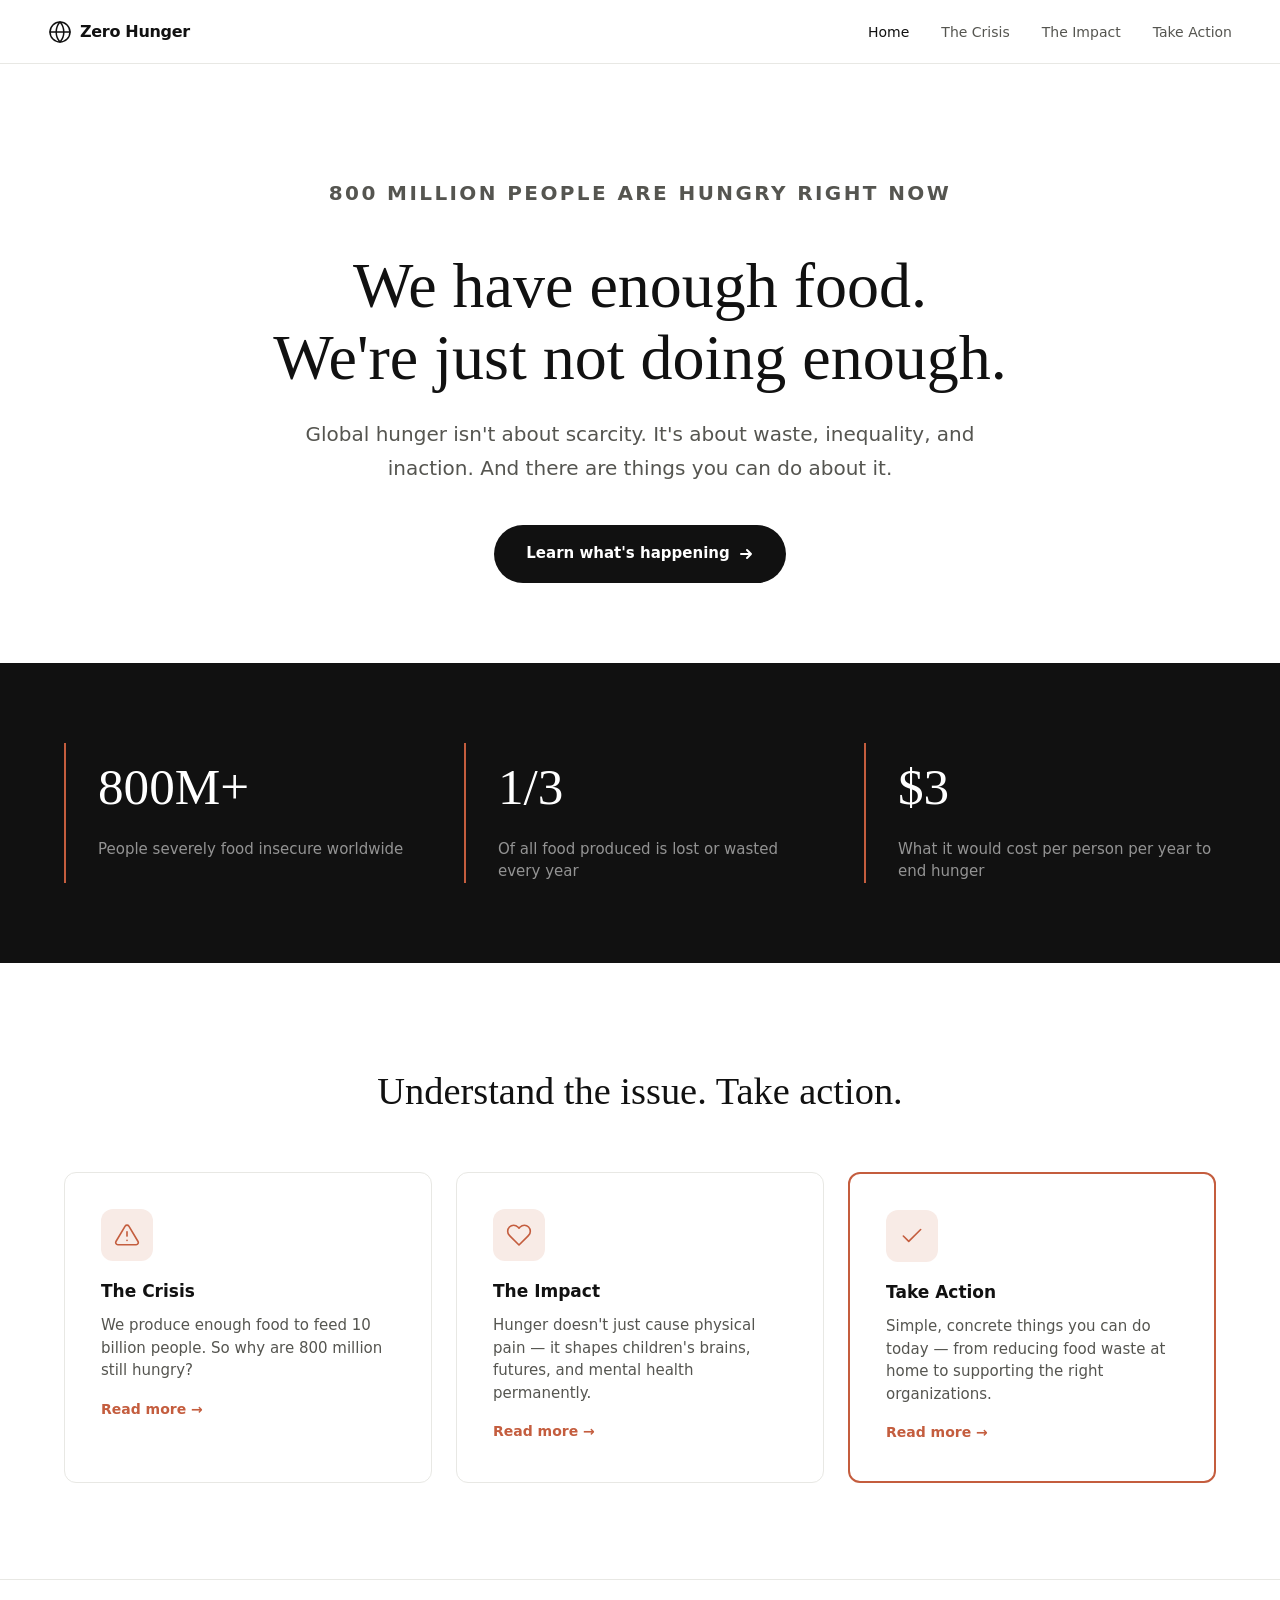
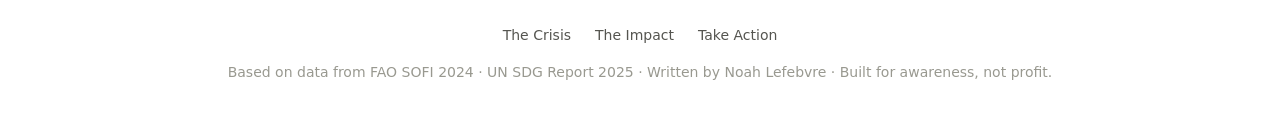
==== commit 69f0318f: "Update index.html" ====
--- a/index.html
+++ b/index.html
@@ -86,8 +86,6 @@
     <li><a href="problem.html">The Crisis</a></li>
     <li><a href="impact.html">The Impact</a></li>
     <li><a href="action.html">Take Action</a></li>
-    <li><a href="data.html">Data</a></li>
-    <li><a href="letter.html">Open Letter</a></li>
   </ul>
   <p>Based on data from FAO SOFI 2024 · UN SDG Report 2025 · Written by Noah Lefebvre · Built for awareness, not profit.</p>
 </footer>
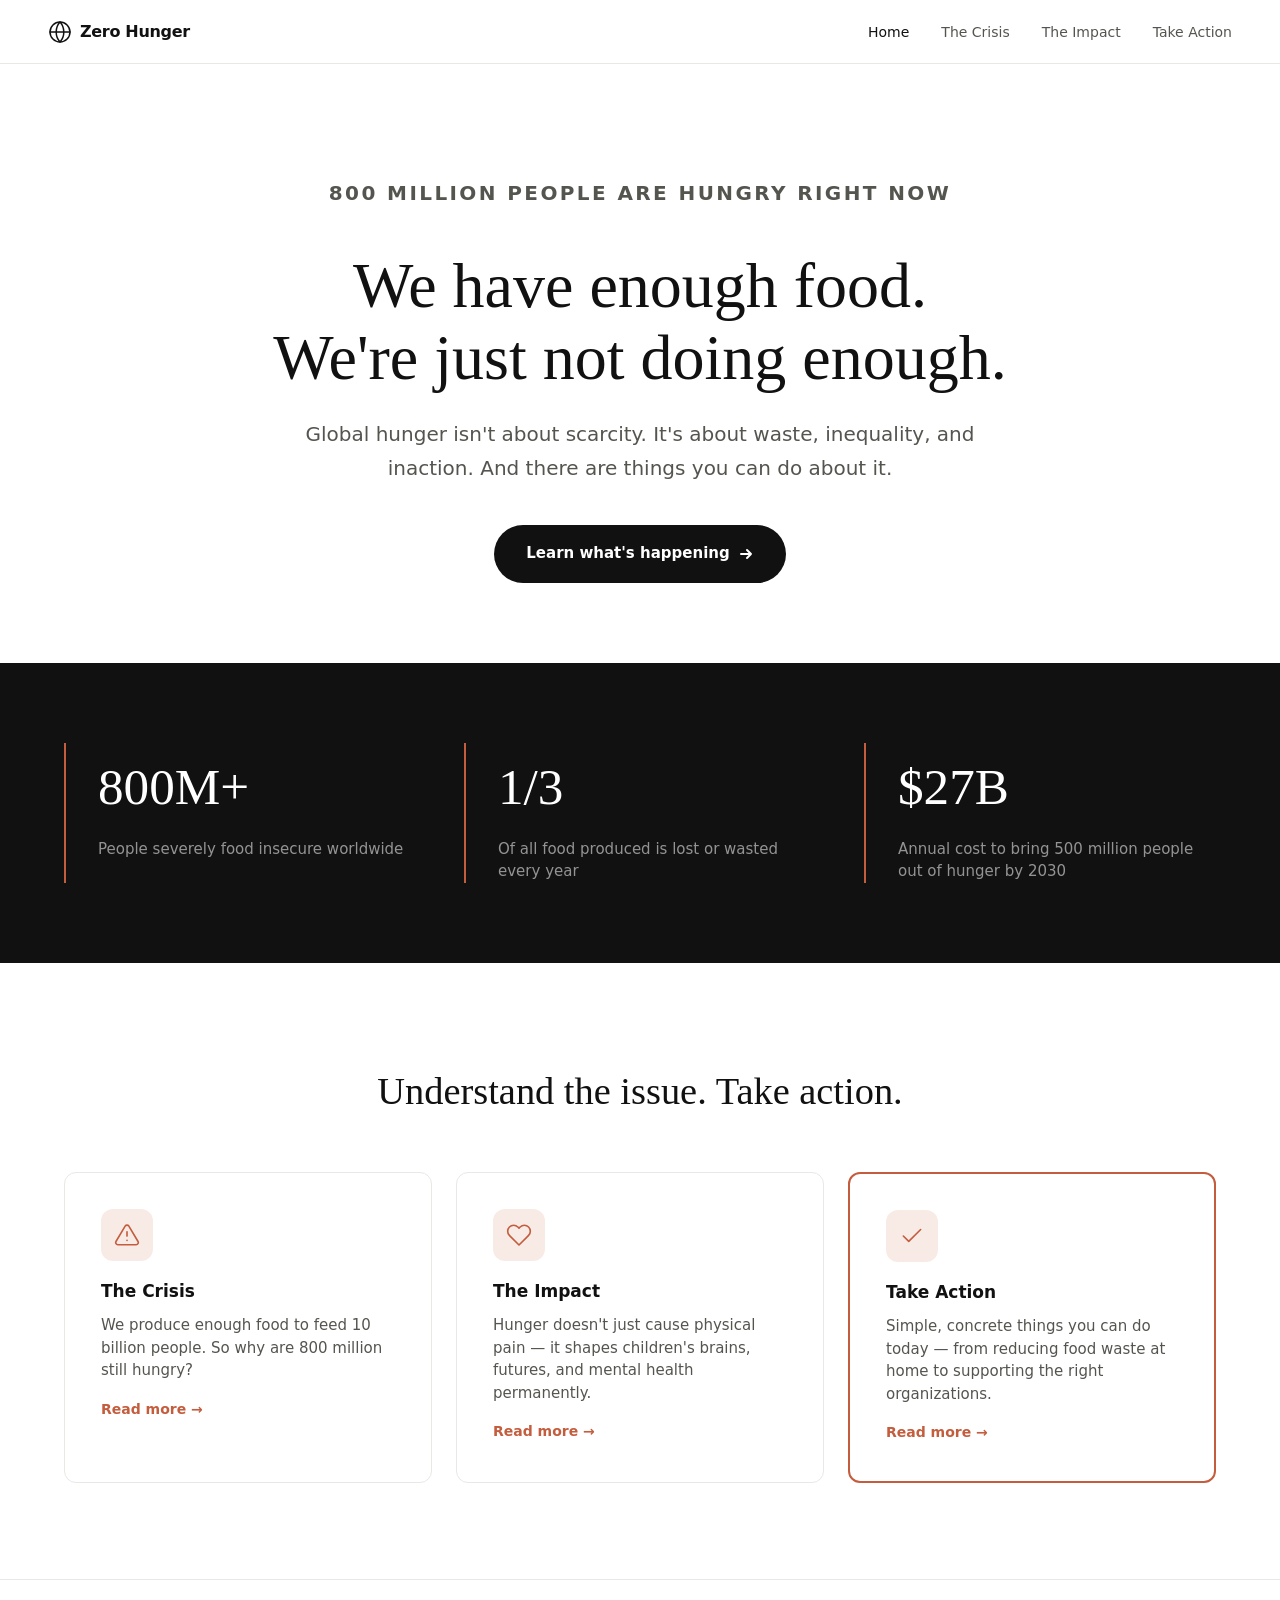
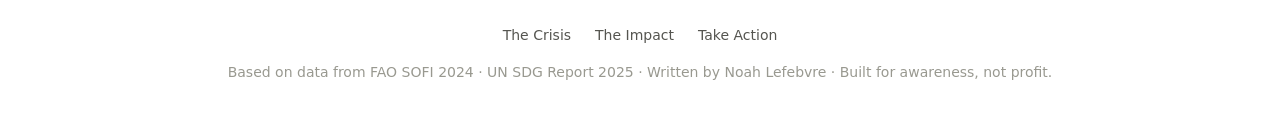
==== commit 82ff5aa0: "Update index.html" ====
--- a/index.html
+++ b/index.html
@@ -45,8 +45,8 @@
       <div class="stat-label">Of all food produced is lost or wasted every year</div>
     </div>
     <div class="stat">
-      <div class="stat-num">$3</div>
-      <div class="stat-label">What it would cost per person per year to end hunger</div>
+      <div class="stat-num">$27B</div>
+      <div class="stat-label">Annual cost to bring 500 million people out of hunger by 2030</div>
     </div>
   </div>
 </section>
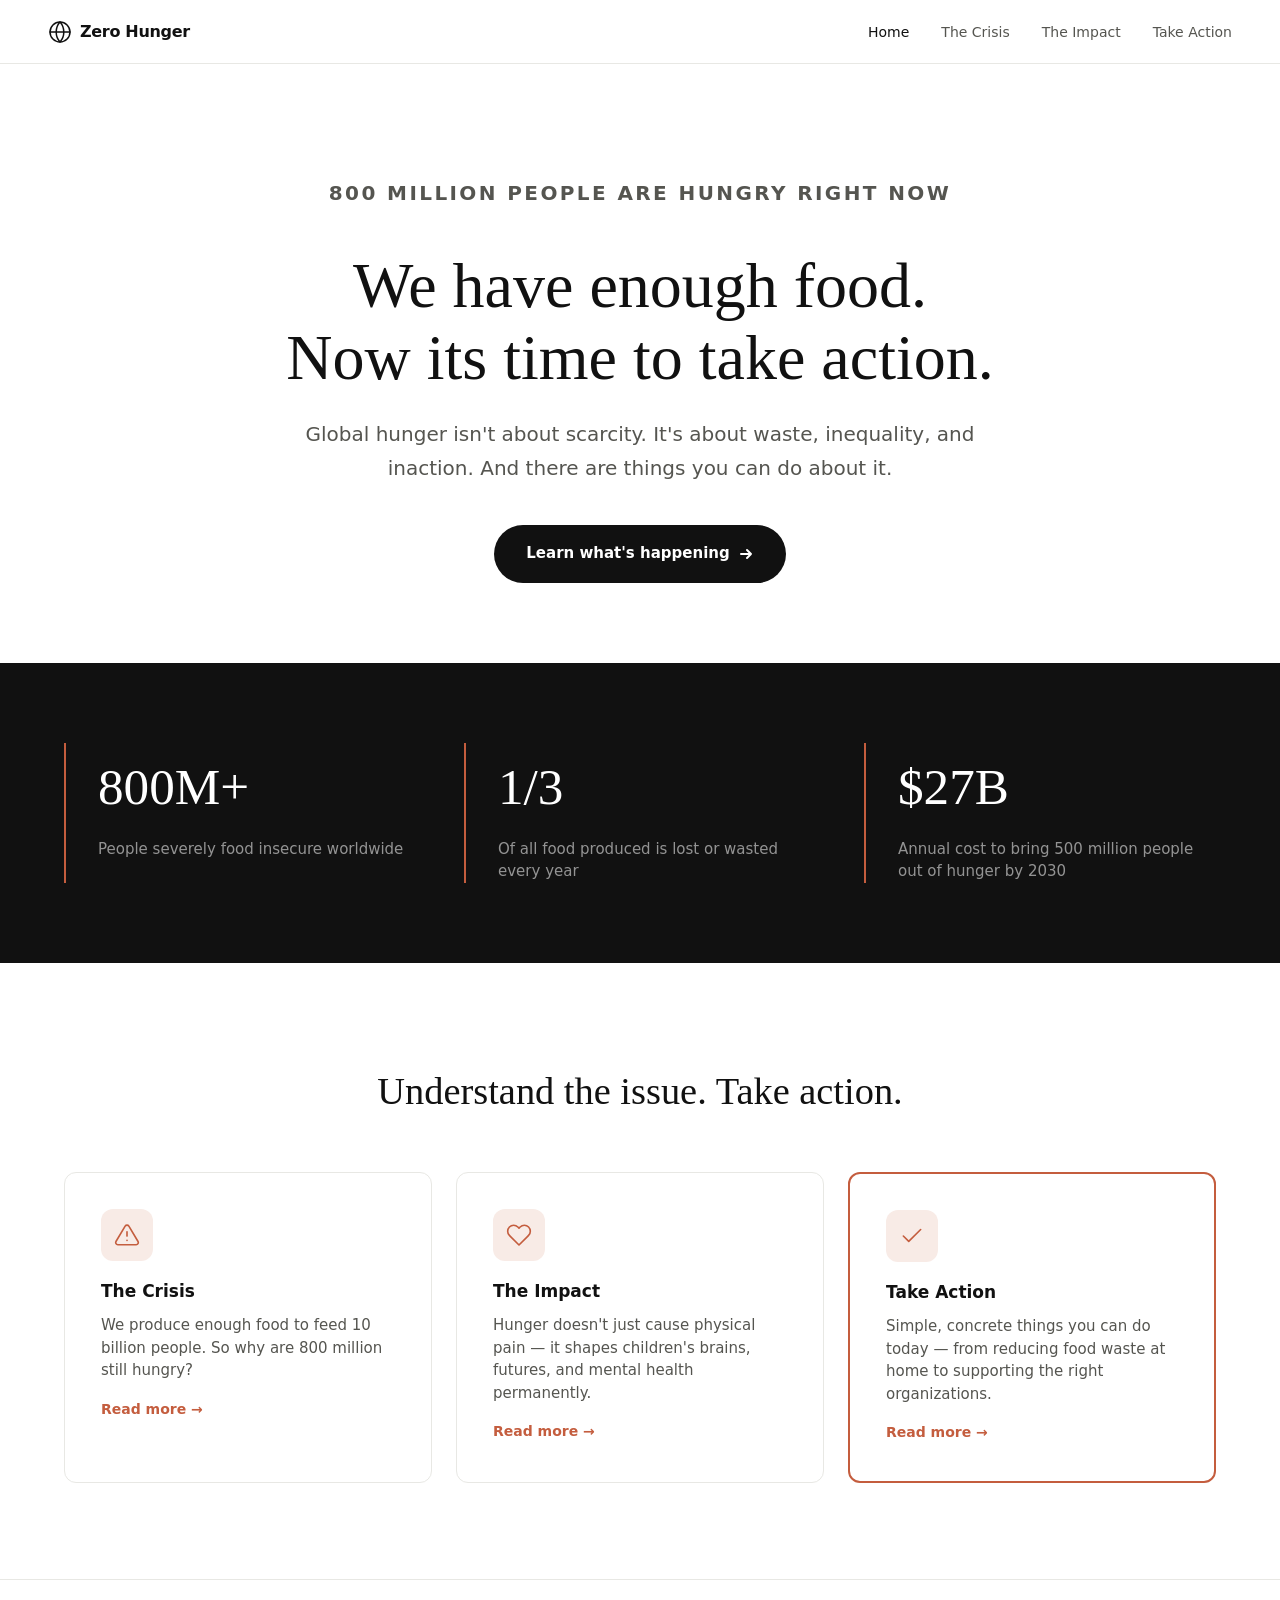
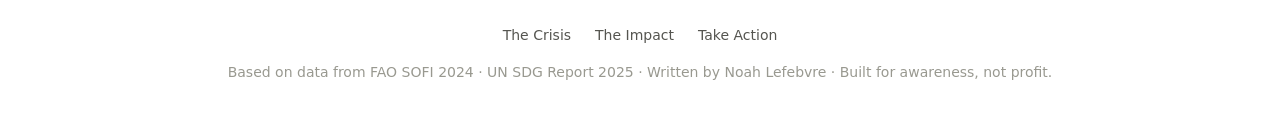
==== commit 37a9e060: "Update hero heading to emphasize action" ====
--- a/index.html
+++ b/index.html
@@ -26,7 +26,7 @@
 
 <section class="hero">
   <p class="hero-eyebrow">800 million people are hungry right now</p>
-  <h1>We have enough food.<br>We're just not doing enough.</h1>
+  <h1>We have enough food.<br>Now its time to take action.</h1>
   <p>Global hunger isn't about scarcity. It's about waste, inequality, and inaction. And there are things you can do about it.</p>
   <a href="problem.html" class="hero-cta">
     Learn what's happening
